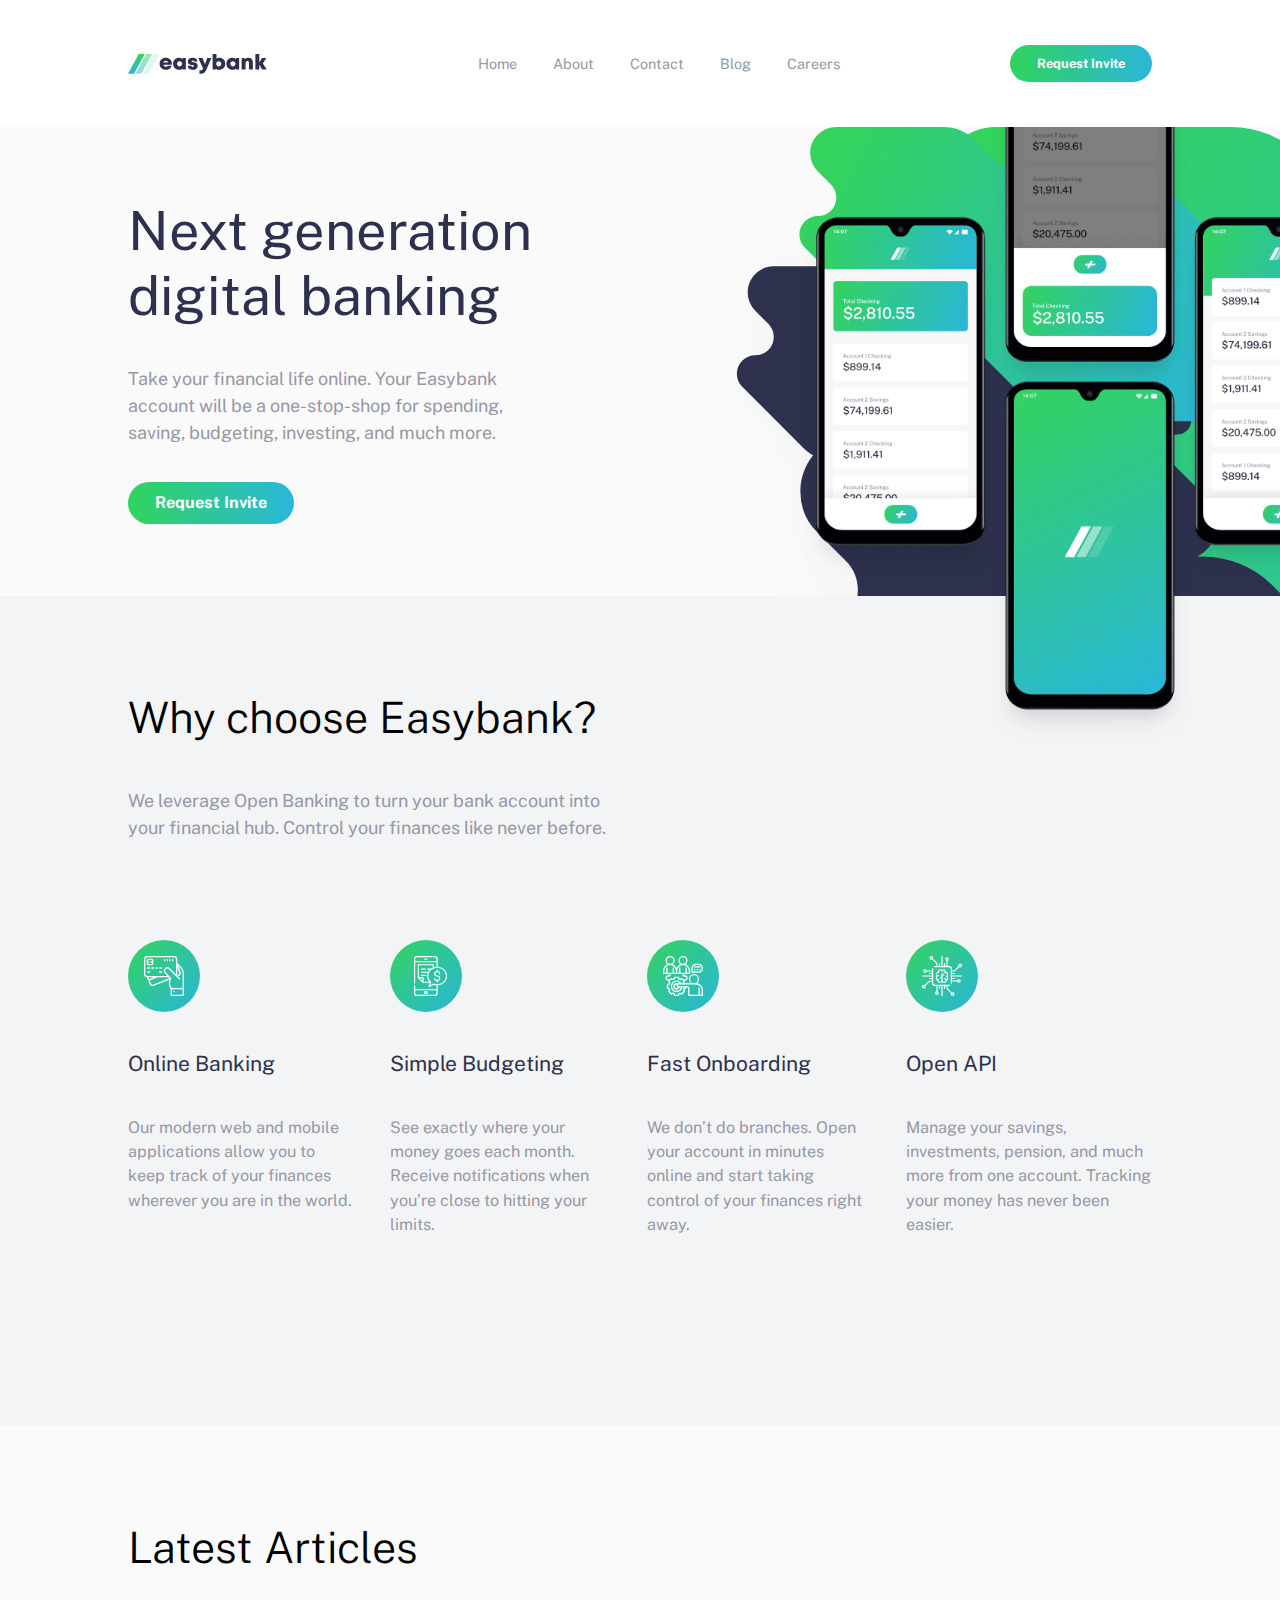
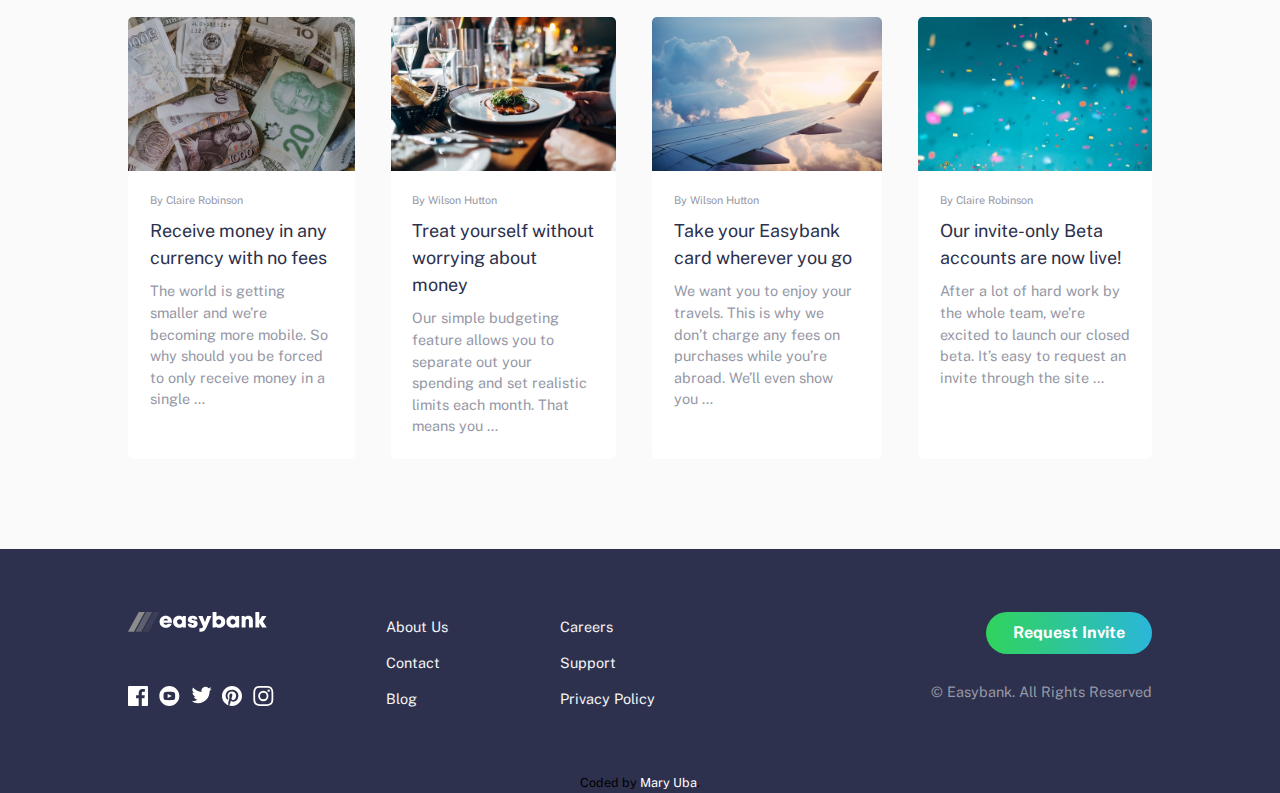
==== index.html @ 03250c39 "first commit" ====
<!DOCTYPE html>
<html lang="en">
  <head>
    <meta charset="UTF-8">
    <meta name="viewport" content="width=device-width, initial-scale=1.0">
    <link rel="icon" type="image/png" sizes="32x32" href="./images/favicon-32x32.png">
    <link rel="stylesheet" href="./style.css">
    <title>Easybank landing page</title>
  </head>
  <body>

    <!-- Start of navigation bar -->
    <header class="bg-color-100 padding-block-sm">
      <div class="container flex-container flex-center-align">
        <img src="./images/logo.svg" alt="easybank logo">
        <button
          aria-controls="primary-navigation"
          class="toggle-menu-btn"
          aria-expanded="false"
          aria-haspopup="menu"
        ></button>
        <nav id="primary-navigation" class="primary-navigation" data-hidden="true" role="menu">
          <ul class="flex-container flex-center-align header-nav-links">
            <li><a href="#">Home</a></li>
            <li><a href="#">About</a></li>
            <li><a href="#">Contact</a></li>
            <li><a href="#">Blog</a></li>
            <li><a href="#">Careers</a></li>
          </ul>
        </nav>
        <button class="invite-btn header-cta-btn">Request Invite</button>
      </div>
    </header>
    <!-- End of navigation bar -->

    <main>
      <div class="overlay hidden"></div>
      <section class="bg-color-200">
        <div class="showcase">
          <div class="hero-description">
            <h1>Next generation digital banking</h1>
            <p>
              Take your financial life online. Your Easybank account will be a
              one-stop-shop for spending, saving, budgeting, investing, and much
              more.
            </p>
            <button class="invite-btn">Request Invite</button>
          </div>
          <div class="hero-img">
            <img src="./images/image-mockups.png" alt="four smartphones showing different features" class="mockups">
            <img src="./images/bg-intro-desktop.svg" alt="" class="dt-background">
          </div>
        </div>
      </section>
      
      <section class="bg-color-300 padding-block-lg">
        <div class="container">
          <div class="header-container">
            <h2>Why choose Easybank?</h2>
            <p>
              We leverage Open Banking to turn your bank account into your
              financial hub. Control your finances like never before.
            </p>
          </div>
          <div class="flex-container margin-block-lg features">
            <div class="flex-column feature-card">
              <img src="./images/icon-online.svg" alt="online icon services" />
              <h3>Online Banking</h3>
              <p>
                Our modern web and mobile applications allow you to keep track
                of your finances wherever you are in the world.
              </p>
            </div>
            <div class="flex-column feature-card">
              <img src="./images/icon-budgeting.svg" alt="icon budgeting" />
              <h3>Simple Budgeting</h3>
              <p>
                See exactly where your money goes each month. Receive
                notifications when you’re close to hitting your limits.
              </p>
            </div>
            <div class="flex-column feature-card">
              <img src="./images/icon-onboarding.svg" alt="icon onboarding" />
              <h3>Fast Onboarding</h3>
              <p>
                We don’t do branches. Open your account in minutes online and
                start taking control of your finances right away.
              </p>
            </div>
            <div class="flex-column feature-card">
              <img src="./images/icon-api.svg" alt="icon api" />
              <h3>Open API</h3>
              <p>
                Manage your savings, investments, pension, and much more from
                one account. Tracking your money has never been easier.
              </p>
            </div>
          </div>
        </div>
      </section>

      <section class="padding-block-lg bg-color-200">
        <div class="container">
          <h2 class="margin-block-end-sm">Latest Articles</h2>
          <div class="flex-container articles-section">
            <article class="bg-color-100 article">
              <img src="./images/image-currency.jpg" alt="image of currencies" class="article-image">
              <div class="article-card">
                <p class="author">By Claire Robinson</p>
                <h4 class="article-title">
                  Receive money in any currency with no fees
                </h4>
                <p class="article-preview">
                  The world is getting smaller and we’re becoming more mobile.
                  So why should you be forced to only receive money in a single …
                </p>
              </div>
            </article>
            <article class="bg-color-100 article">
              <img src="./images/image-restaurant.jpg" alt="image of a restaurant table showing various dishes" class="article-image">
              <div class="article-card">
                <p class="author">By Wilson Hutton</p>
                <h4 class="article-title">
                  Treat yourself without worrying about money
                </h4>
                <p class="article-preview">
                  Our simple budgeting feature allows you to separate out your
                  spending and set realistic limits each month. That means you …
                </p>
              </div>
            </article>
            <article class="bg-color-100 article">
              <img src="./images/image-plane.jpg" alt="image of a plane" class="article-image">
              <div class="article-card">
                <p class="author">By Wilson Hutton</p>
                <h4 class="article-title">
                  Take your Easybank card wherever you go
                </h4>
                <p class="article-preview">
                  We want you to enjoy your travels. This is why we don’t charge
                  any fees on purchases while you’re abroad. We’ll even show you …
                </p>
              </div>
            </article>
            <article class="bg-color-100 article">
              <img src="./images/image-confetti.jpg" alt="image of various confettis flying around" class="article-image">
              <div class="article-card">
                <p class="author">By Claire Robinson</p>
                <h4 class="article-title">
                  Our invite-only Beta accounts are now live!
                </h4>
                <p class="article-preview">
                  After a lot of hard work by the whole team, we’re excited to
                  launch our closed beta. It’s easy to request an invite through
                  the site ...
                </p>
              </div>
            </article>
          </div>
        </div>
      </section>
    </main>
    <!-- Start of footer -->
    <footer class="bg-color-700">
      <div class="container footer flex-container__footer padding-block-md">
        <div class="footer-icons flex-column">
          <img src="./images/logo.svg" alt="logo icon">
          <div class="socials">
            <a href="#"><img src="./images/icon-facebook.svg" alt="facebook"/></a>
            <a href="#"><img src="./images/icon-youtube.svg" alt="youtube" /></a>
            <a href="#"><img src="./images/icon-twitter.svg" alt="twitter" /></a>
            <a href="#"><img src="./images/icon-pinterest.svg" alt="pinterest"/></a>
            <a href="#"><img src="./images/icon-instagram.svg" alt="instagram"/></a>
          </div>
        </div>
        <div class="footer-navigation flex-container__footer">
          <ul class="flex-column footer-nav-links">
            <li><a href="#">About Us</a></li>
            <li><a href="#">Contact</a></li>
            <li><a href="#">Blog</a></li>
          </ul>
          <ul class="flex-column footer-nav-links">
            <li><a href="#">Careers</a></li>
            <li><a href="#">Support</a></li>
            <li><a href="#">Privacy Policy</a></li>
          </ul>
        </div>
        <div class="footer-cta flex-column">
          <button class="invite-btn">Request Invite</button>
          <p class="copyright">© Easybank. All Rights Reserved</p>
        </div>
      </div>
      <div class="attribution">
        Coded by <a href="https://www.github.com/MaryUba" target="_blank">Mary Uba</a>. 
      </div>
    </footer>
    <!-- End of footer -->
    <script src="./script.js"></script>
  </body>
</html>
---- style.css ----
@import url("https://fonts.googleapis.com/css2?family=Public+Sans:wght@300;400;700&display=swap");

:root {
  --font-family: "Public Sans", sans-serif;

  --fw-light: 300;
  --fw-regular: 400;
  --fw-bold: 700;

  --primary-clr-700: hsl(233, 26%, 24%);
  --primary-clr-400: hsl(136, 65%, 51%);
  --primary-clr-300: hsl(192, 70%, 51%);

  --neutral-clr-600: hsl(233, 8%, 62%);
  --neutral-clr-300: hsl(220, 16%, 96%);
  --neutral-clr-200: hsl(0, 0%, 98%);
  --neutral-clr-100: hsl(0, 0%, 100%);
}

/* GENERAL RESET */

*,
*::before,
*::after {
  box-sizing: border-box;
  margin: 0;
}

body {
  line-height: 1.5;
  -webkit-font-smoothing: antialiased;
}

img,
picture,
video,
canvas,
svg {
  display: block;
  max-width: 100%;
}

input,
button,
textarea,
select {
  font: inherit;
}

p,
h1,
h2,
h3,
h4,
h5,
h6 {
  overflow-wrap: break-word;
}

li {
  list-style: none;
}

a {
  text-decoration: none;
}

html {
  font-family: var(--font-family);
  font-size: 1.125rem;
}

/* UTILITIES */

.container {
  width: 80%;
  max-width: 1440px;
  margin: 0 auto;
}

@media (max-width: 1000px) {
  .container {
    width: 90%;
    margin: 0 auto;
  }
}

.flex-container {
  display: flex;
  justify-content: space-between;
  gap: 2rem;
}

.flex-center-align {
  align-items: center;
}

.flex-column {
  display: flex;
  flex-direction: column;
  gap: 1rem;
  align-items: flex-start;
}

.flex-container__footer {
  display: flex;
  gap: 4rem;
}

.header-container {
  width: 50%;
  display: flex;
  flex-direction: column;
  gap: 2rem;
}

/* STYLE UTILITIES */

.bg-color-100 {
  background-color: var(--neutral-clr-100);
}

.bg-color-200 {
  background-color: var(--neutral-clr-200);
}

.bg-color-300 {
  background-color: var(--neutral-clr-300);
}

.bg-color-700 {
  background-color: var(--primary-clr-700);
}

.padding-block-sm {
  padding-block: 2.5rem;
}

.padding-block-md {
  padding-block: 3.5rem;
}

.padding-block-lg {
  padding-block: 5rem;
}

.margin-block-end-sm {
  margin-block-end: 2rem;
}

.margin-block-lg {
  margin-block: 5.5rem;
}

/* GENERAL STYLE */

.invite-btn {
  padding: 0.5rem 1.5rem;
  color: var(--neutral-clr-100);
  font-weight: var(--fw-bold);
  font-size: 0.9em;
  border-style: none;
  background: linear-gradient(90deg,var(--primary-clr-400),var(--primary-clr-300));
  border-radius: 62.5rem;
  cursor: pointer;
  transition: all 300ms;
}

h1 {
  font-size: 3rem;
  font-weight: var(--fw-regular);
  color: var(--primary-clr-700);
  line-height: 1.2;
}

h2 {
  font-size: 2.4rem;
  font-weight: var(--fw-light);
}

h3 {
  font-weight: var(--fw-normal);
  color: var(--primary-clr-700);
}

@media (max-width: 900px) {
  h1 {
    text-align: center;
  }
}

@media (max-width: 1000px) {
  /* h1, */
  h2 {
    text-align: center;
  }

  h2 {
    font-size: 2rem;
    line-height: 1.2;
  }
}
/* HEADER */

header {
  position: relative;
  z-index: 10;
  font-size: 0.8rem;
}

.primary-navigation {
  color: var(--neutral-clr-600);
  font-weight: var(--fw-regular);
}

.header-nav-links a {
  position: relative;
  color: var(--neutral-clr-600);
  transition: all 300ms;
}

.toggle-menu-btn {
  display: none;
}

/* OVERLAY */

.overlay {
  background: linear-gradient(
    to bottom,
    rgba(0, 0, 0, 0.8),
    rgba(255, 255, 255, 0.1)
  );
  position: fixed;
  height: 100%;
  inset: 0;
  z-index: 2;
  pointer-events: none;
}

.hidden {
  display: none;
}
@media (max-width: 1000px) {
  .header-cta-btn {
    display: none;
  }

  .header-nav-links {
    transition: transform 350ms ease-in-out;
  }

  .primary-navigation[data-hidden="true"] {
    .header-nav-links {
      display: flex;
      padding: 2rem 8rem;
      gap: 1rem;
      flex-direction: column;
      position: fixed;
      top: 20%;
      right: 2%;
      width: 95%;
      margin: 0 auto;
      background-color: var(--neutral-clr-200);
      border-radius: 7px;
      font-size: 1rem;
      color: var(--primary-clr-700);
      transform: translateY(-200%);
    }
  }

  .primary-navigation[data-hidden="false"] {
    .header-nav-links {
      display: flex;
      padding: 2rem 8rem;
      gap: 1rem;
      flex-direction: column;
      position: fixed;
      top: 20%;
      right: 2%;
      width: 95%;
      margin: 0 auto;
      background-color: var(--neutral-clr-200);
      border-radius: 7px;
      font-size: 1rem;
      color: var(--primary-clr-700);
      transform: translateY(0);
      z-index: 100;
    }
  }

  .toggle-menu-btn {
    display: block;
    position: absolute;
    top: 2.8rem;
    right: 3%;
    width: 2rem;
    aspect-ratio: 1;
    background-image: url(./images/icon-hamburger.svg);
    background-repeat: no-repeat;
    background-color: transparent;
    border-style: none;
    z-index: 9999;
  }

  .toggle-menu-btn[aria-expanded="true"] {
    background-image: url(./images/icon-close.svg);
  }
}

/* HERO SECTION */

.showcase {
  display: grid;
  grid-template-columns: 1fr 1fr;
  padding-left: 10%;
}

.hero-description {
  /* grid-column: 1; */
  /* padding-block: 8rem; */
  width: 75%;
  display: flex;
  flex-direction: column;
  align-items: flex-start;
  gap: 2rem;
}

.hero-description p {
  color: var(--neutral-clr-600);
  font-weight: var(--fw-regular);
}

.hero-img {
  position: relative;
  /* background-position: -3rem -15rem; */
  background-image: url(./images/bg-intro-desktop.svg);
  background-repeat: no-repeat;
  overflow-x: clip;
}

.mockups {
  position: absolute;
  top: -20%;
  right: -17%;
}


@media (max-width: 900px) {
  .showcase {
    grid-template-rows: 1fr 1fr;
    grid-template-columns: unset;
    padding-left: unset;
  }

  .hero-img {
    /* grid-row: 1; */
    background-image: url(./images/bg-intro-mobile.svg);
    background-position: center;
    background-size: cover;
  }

  .hero-description {
    grid-row: 2;
    margin-inline: auto;
    padding-block: 1rem;
  }

  h1 {
    font-size: 2rem;
  }

  .hero-description p {
    text-align: center;
  }

  .hero-description > .invite-btn {
    margin-inline: auto;
  }

  .mockups {
    top: -30%;
    right: 1%;
    width: 100%;
    /* max-height: 33rem; */
    object-fit: contain;
  }
}

@media (min-width: 400px) {
  .hero-description {
    padding-block: 4rem;
  }
}

@media (min-width: 1800px) {
  .mockups {
    right: 5%;
  }
}

/* @media (min-width: 750px) and (max-width: 900px) {
  .mockups {
    top: -40%;
  }
} */

@media (min-width: 900px) and (max-width: 1000px) {
  .showcase {
    padding-left: 5%;
  }
}

/* FEATURES SECTION */

.header-container p {
  color: var(--neutral-clr-600);
  font-weight: var(--fw-regular);
}

.feature-card {
  gap: 2rem;
}

.feature-card p {
  color: var(--neutral-clr-600);
  font-size: 0.9em;
}

@media (max-width: 1000px) {

  .features {
    flex-direction: column;
  }

  .flex-column {
    align-items: center;
  }

  .header-container {
    width: unset;
  }

  .header-container p {
    text-align: center;
  }

  .feature-card p {
    text-align: center;
  }
}

/* ARTICLES SECTION */

.article {
  border-radius: 5px;
  overflow: hidden;
}

.article-image {
  width: 100%;
  height: 12vw;
  object-fit: cover;
}

.article-card {
  padding: 1.2rem;
  display: flex;
  flex-direction: column;
  gap: 0.5em;
}

.author {
  font-size: 0.6em;
  color: var(--neutral-clr-600);
}

.article-title {
  font-size: 1rem;
  font-weight: var(--fw-regular);
  color: var(--primary-clr-700);
}

.article-preview {
  color: var(--neutral-clr-600);
  font-size: 0.8em;
}

@media (max-width: 1000px) {
  .articles-section {
    flex-direction: column;
  }

  .article-image {
    height: unset;
  }
}

/* FOOTER */

.footer-icons {
  gap: 3rem;
}

.footer-icons > img {
  filter: invert(100%) sepia(100%) saturate(0%) hue-rotate(131deg)
    brightness(107%) contrast(103%);
}

.socials {
  display: flex;
  justify-content: space-between;
  gap: 0.6rem;
}

.socials a {
  transition: all 300ms;
}

.footer-nav-links {
  gap: 0.5rem;
}

.footer-nav-links a {
  color: var(--neutral-clr-300);
  font-size: 0.8rem;
  transition: all 300ms;
}

.footer-cta {
  margin-left: auto;
  align-items: end;
  gap: 1.5rem;
}

.copyright {
  color: var(--neutral-clr-600);
  font-size: 0.8em;
}

@media (max-width: 1000px) {
  .footer-icons {
    gap: 2rem;
  }

  .socials {
    gap: 1rem;
    margin-block-end: 2rem;
  }

  .flex-container__footer {
    flex-direction: column;
    gap: 0.5rem;
  }

  .footer-nav-links {
    padding: 0;
  }

  .footer-cta {
    margin-left: unset;
    margin-block-start: 1rem;
    align-items: center;
  }
}

@media (hover) {
  .header-nav-links a:hover {
    color: var(--primary-clr-700);
  }

  .header-nav-links a::after {
    position: absolute;
    content: "";
    width: 0;
    inset: 3.7rem 0 -3rem 0;
    background: linear-gradient(
      to right,
      var(--primary-clr-400),
      var(--primary-clr-300)
    );
    opacity: 0;
    visibility: hidden;
    transition: 300ms;
  }

  .header-nav-links a:hover::after,
  .header-nav-links a:focus::after {
    opacity: 1;
    visibility: visible;
    width: 100%;
  }

  .invite-btn:hover,
  .invite-btn:focus {
    opacity: 0.5;
  }

  .footer-nav-links a:hover,
  .footer-nav-links a:focus {
    color: var(--primary-clr-400);
  }

  .socials a:hover,
  .socials a:focus {
    filter: brightness(0) saturate(100%) invert(57%) sepia(81%) saturate(406%)
      hue-rotate(84deg) brightness(100%) contrast(94%);
  }
}

.attribution a {
    color: var(--neutral-clr-100);
}

.attribution { 
    font-size: 0.7rem; 
    text-align: center;
    color: var(--Grayish-Blue); 
}
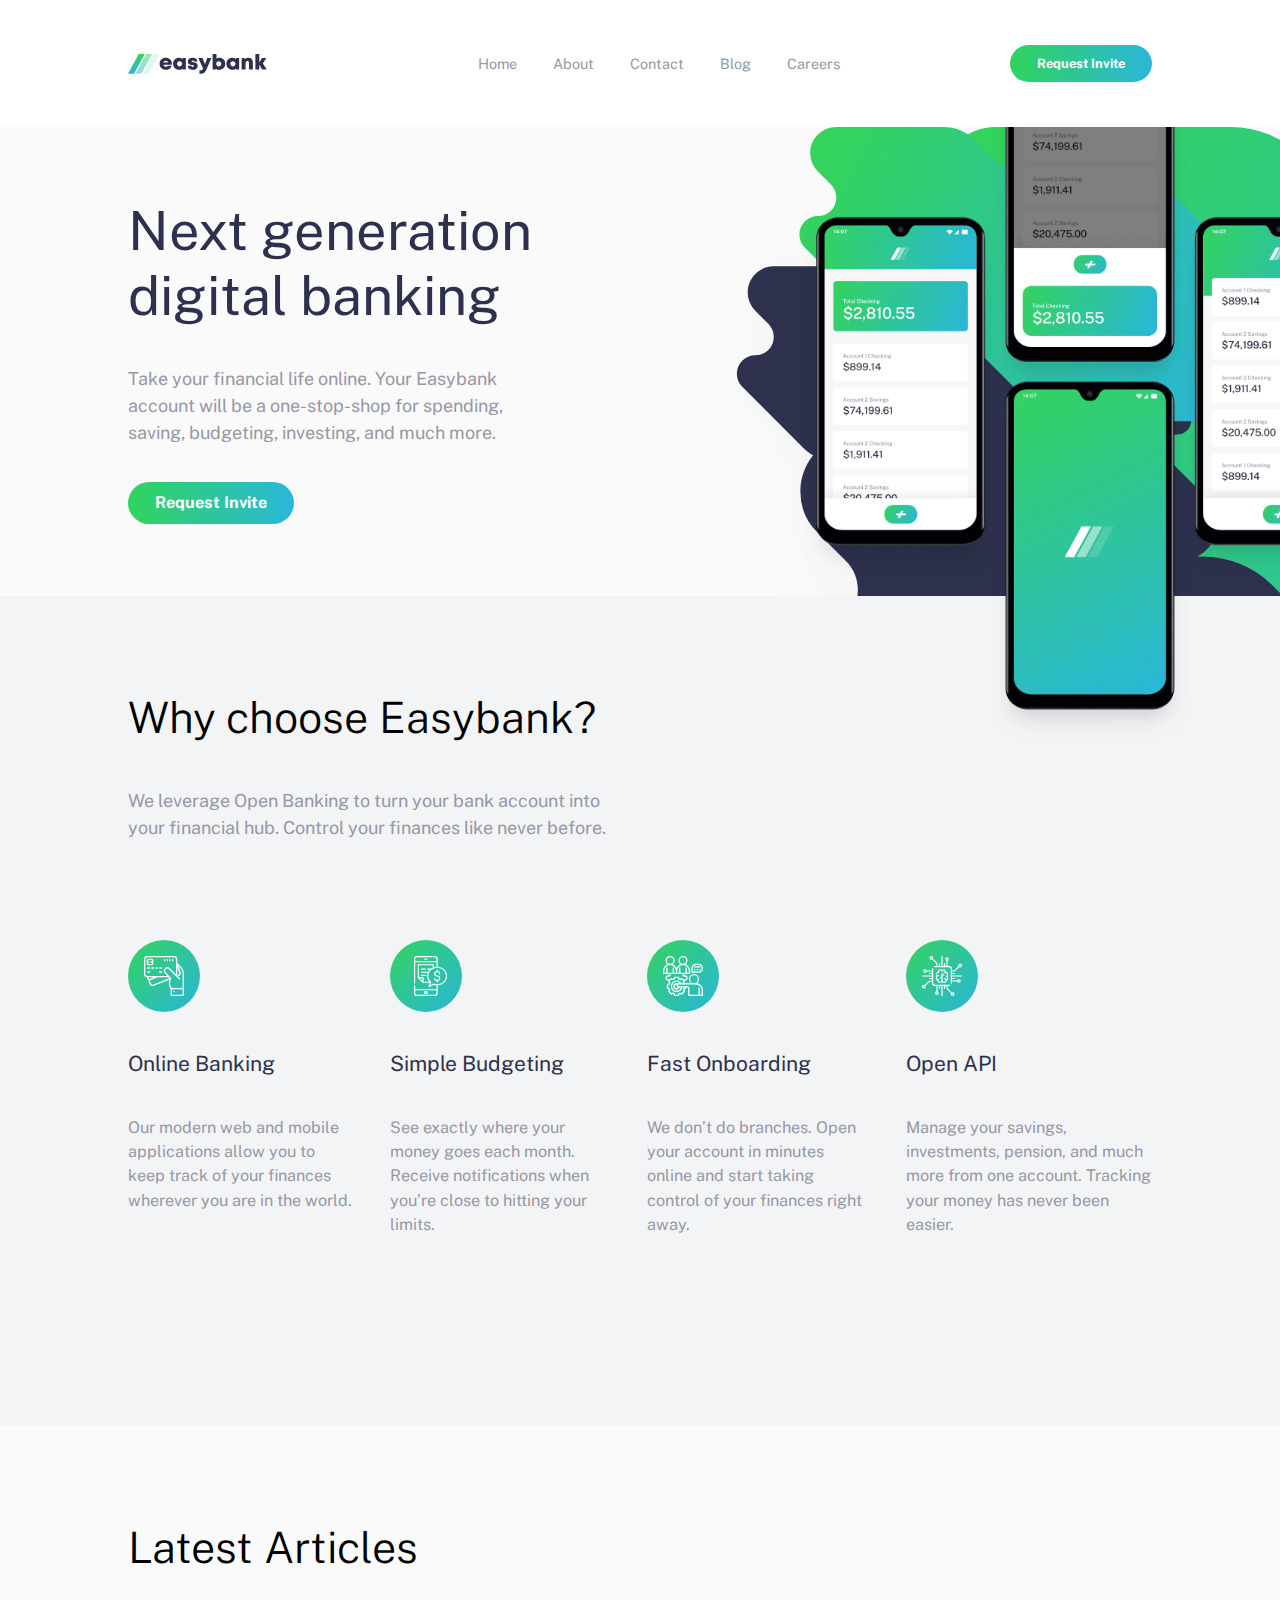
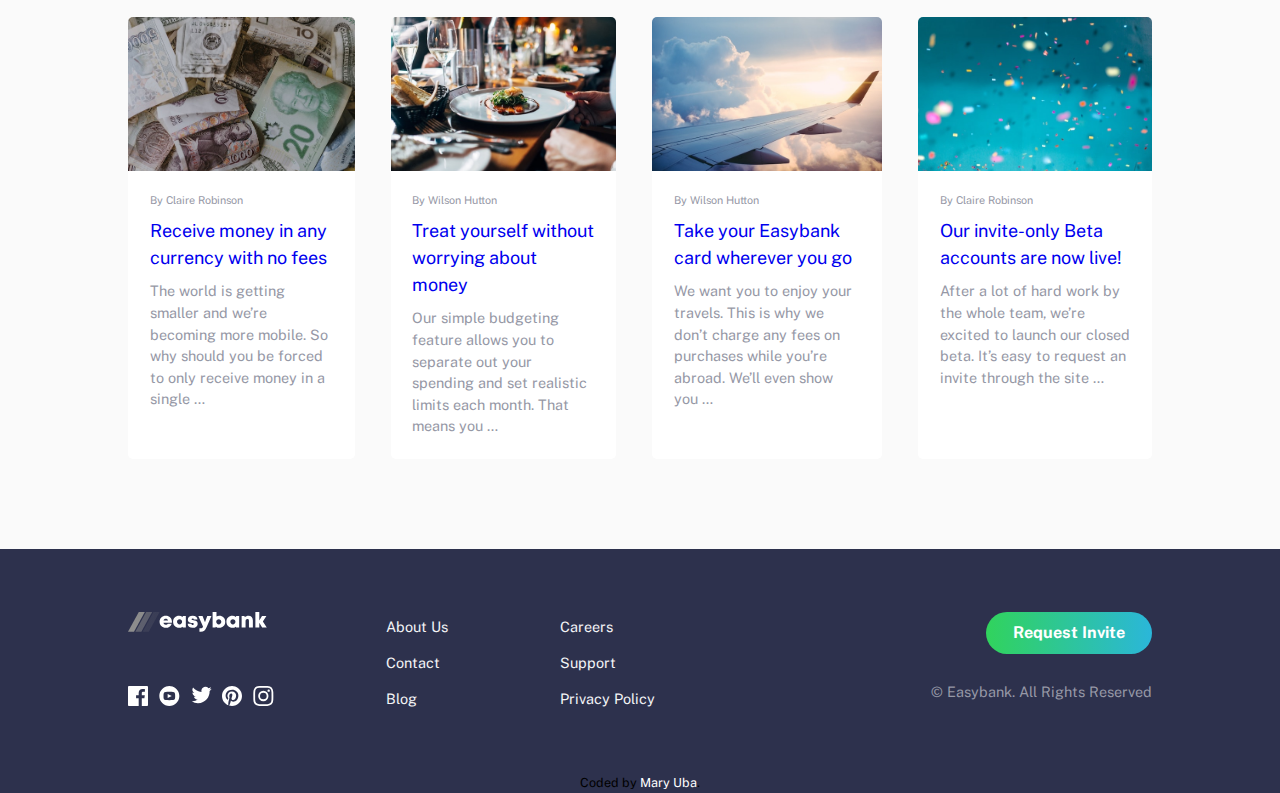
==== commit 570e2ec5: "index fixed" ====
--- a/index.html
+++ b/index.html
@@ -108,11 +108,11 @@
               <div class="article-card">
                 <p class="author">By Claire Robinson</p>
                 <h4 class="article-title">
-                  Receive money in any currency with no fees
+                  <a href="#">Receive money in any currency with no fees</a>
                 </h4>
                 <p class="article-preview">
                   The world is getting smaller and we’re becoming more mobile.
-                  So why should you be forced to only receive money in a single …
+                  So why should you be forced to only receive money in a single &hellip;
                 </p>
               </div>
             </article>
@@ -121,11 +121,11 @@
               <div class="article-card">
                 <p class="author">By Wilson Hutton</p>
                 <h4 class="article-title">
-                  Treat yourself without worrying about money
+                  <a href="#">Treat yourself without worrying about money</a>
                 </h4>
                 <p class="article-preview">
                   Our simple budgeting feature allows you to separate out your
-                  spending and set realistic limits each month. That means you …
+                  spending and set realistic limits each month. That means you &hellip;
                 </p>
               </div>
             </article>
@@ -134,11 +134,11 @@
               <div class="article-card">
                 <p class="author">By Wilson Hutton</p>
                 <h4 class="article-title">
-                  Take your Easybank card wherever you go
+                  <a href="#">Take your Easybank card wherever you go</a>
                 </h4>
                 <p class="article-preview">
                   We want you to enjoy your travels. This is why we don’t charge
-                  any fees on purchases while you’re abroad. We’ll even show you …
+                  any fees on purchases while you’re abroad. We’ll even show you &hellip;
                 </p>
               </div>
             </article>
@@ -147,12 +147,12 @@
               <div class="article-card">
                 <p class="author">By Claire Robinson</p>
                 <h4 class="article-title">
-                  Our invite-only Beta accounts are now live!
+                  <a href="#">Our invite-only Beta accounts are now live!</a>
                 </h4>
                 <p class="article-preview">
                   After a lot of hard work by the whole team, we’re excited to
                   launch our closed beta. It’s easy to request an invite through
-                  the site ...
+                  the site &hellip;
                 </p>
               </div>
             </article>
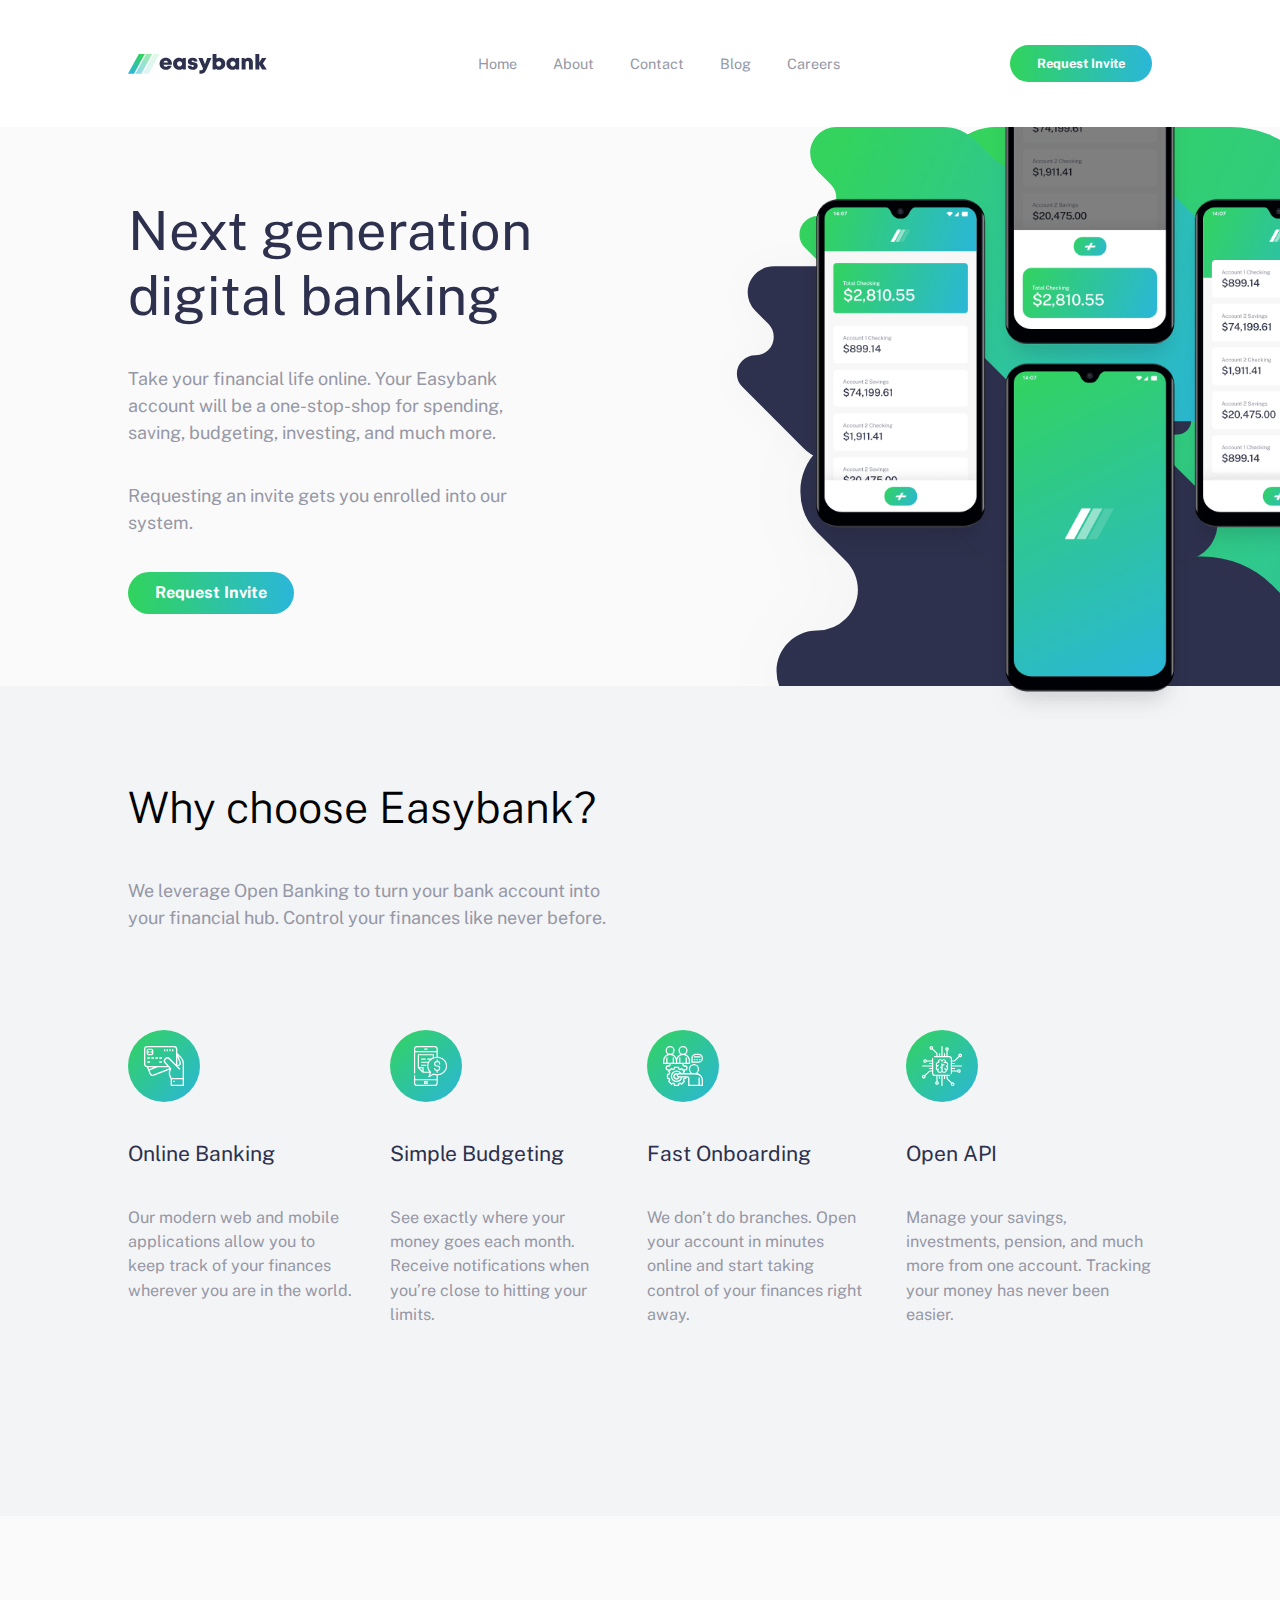
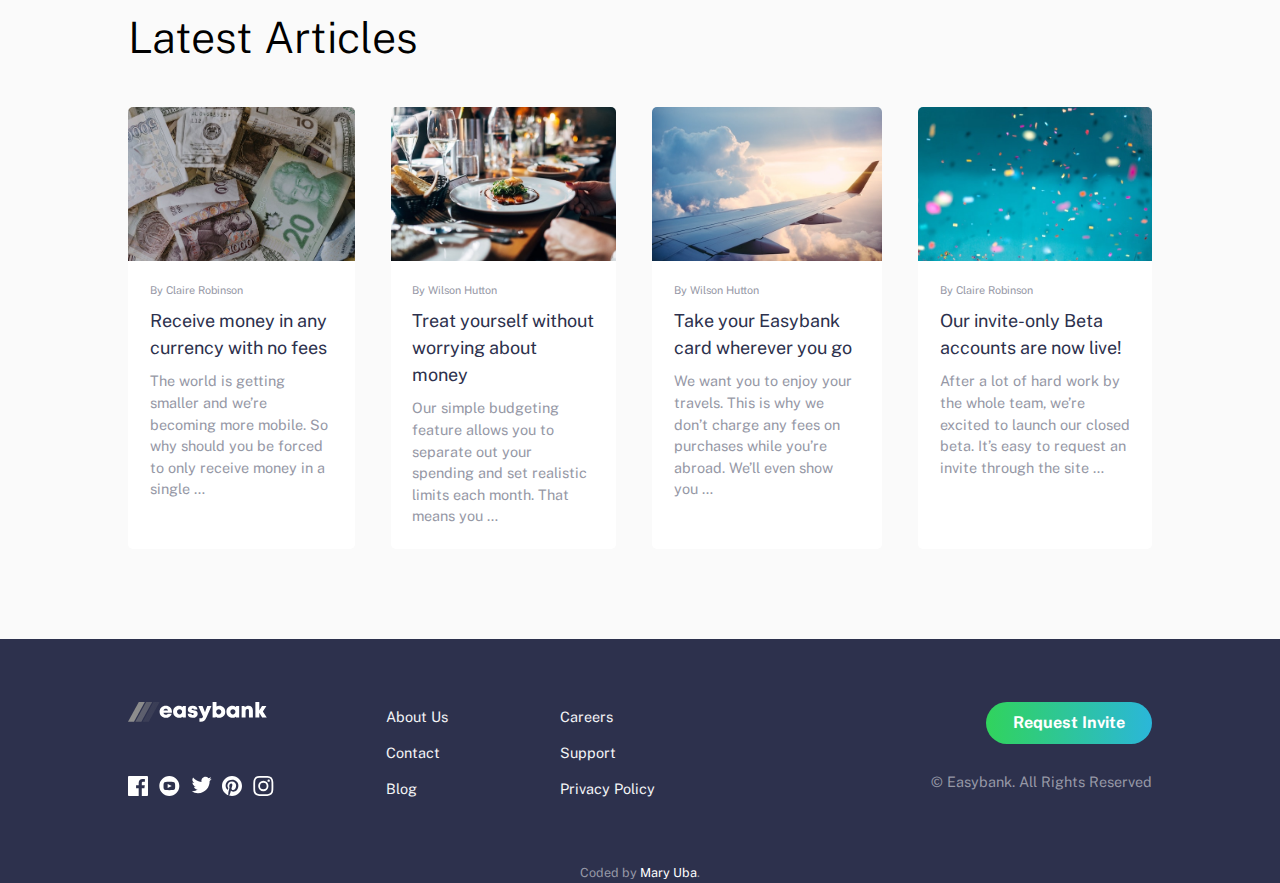
==== commit 2b6d0888: "signup form added" ====
--- a/index.html
+++ b/index.html
@@ -28,7 +28,7 @@
             <li><a href="#">Careers</a></li>
           </ul>
         </nav>
-        <button class="invite-btn header-cta-btn">Request Invite</button>
+        <button class="invite-btn header-cta-btn" onclick="openFormInNewTab()">Request Invite</button>
       </div>
     </header>
     <!-- End of navigation bar -->
@@ -44,11 +44,12 @@
               one-stop-shop for spending, saving, budgeting, investing, and much
               more.
             </p>
-            <button class="invite-btn">Request Invite</button>
+            <p>Requesting an invite gets you enrolled into our system.</p>
+            <button class="invite-btn" onclick="openFormInNewTab()">Request Invite</button>
           </div>
           <div class="hero-img">
             <img src="./images/image-mockups.png" alt="four smartphones showing different features" class="mockups">
-            <img src="./images/bg-intro-desktop.svg" alt="" class="dt-background">
+            <img src="./images/bg-intro-desktop.svg" alt="" >
           </div>
         </div>
       </section>
@@ -186,7 +187,7 @@
           </ul>
         </div>
         <div class="footer-cta flex-column">
-          <button class="invite-btn">Request Invite</button>
+          <button class="invite-btn" onclick="openFormInNewTab()">Request Invite</button>
           <p class="copyright">© Easybank. All Rights Reserved</p>
         </div>
       </div>
--- a/style.css
+++ b/style.css
@@ -485,6 +485,12 @@
   color: var(--neutral-clr-600);
   font-size: 0.8em;
 }
+a{
+  color: var(--neutral-clr-700);
+}
+a:hover {
+  color: var(--primary-clr-400);
+}
 
 @media (max-width: 1000px) {
   .articles-section {
@@ -503,8 +509,7 @@
 }
 
 .footer-icons > img {
-  filter: invert(100%) sepia(100%) saturate(0%) hue-rotate(131deg)
-    brightness(107%) contrast(103%);
+  filter: invert(100%) sepia(100%) saturate(0%) hue-rotate(131deg) brightness(107%) contrast(103%);
 }
 
 .socials {
@@ -615,5 +620,5 @@
 .attribution { 
     font-size: 0.7rem; 
     text-align: center;
-    color: var(--Grayish-Blue); 
-}
+    color: var(--neutral-clr-600); 
+}
